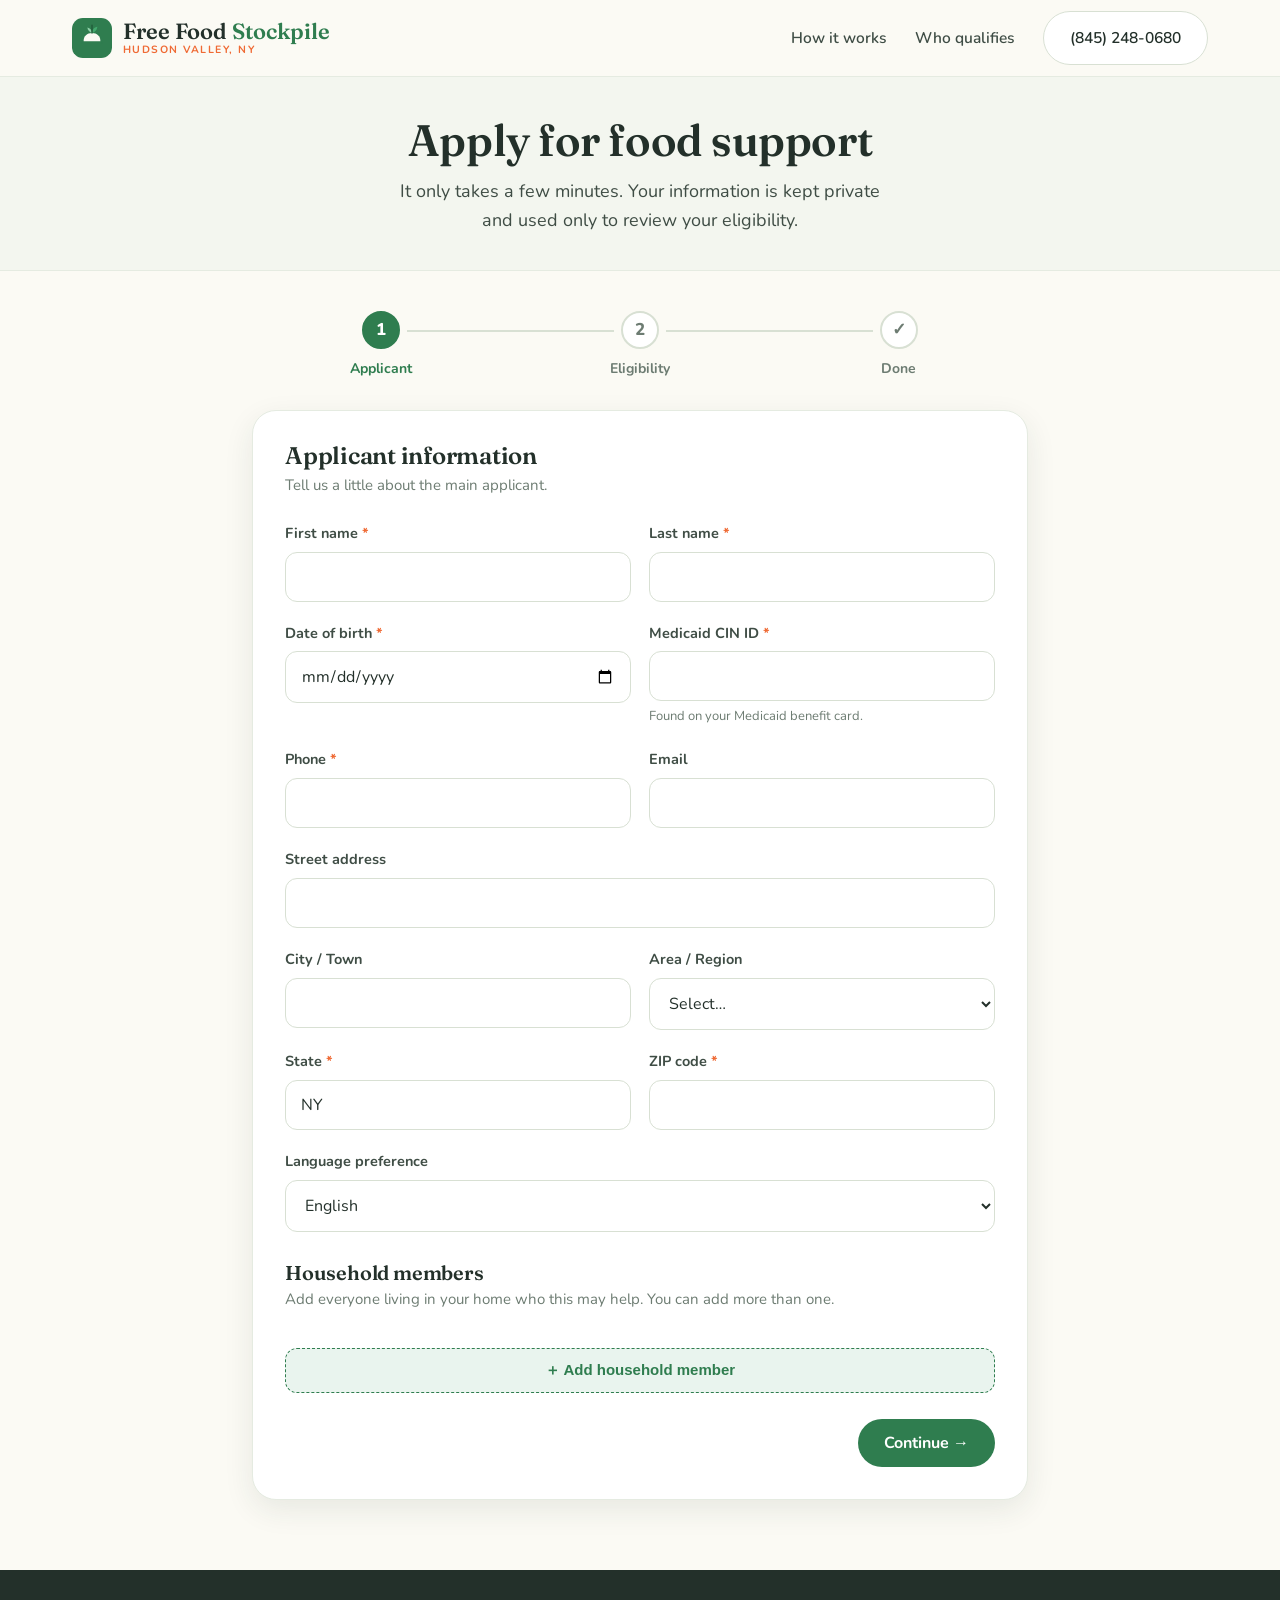
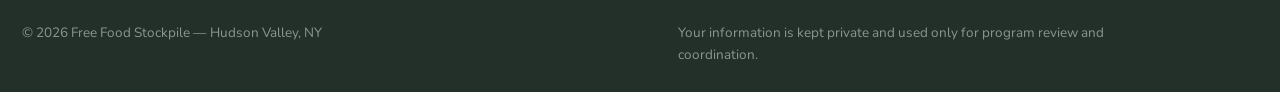
==== apply.html @ e14b1a80 "Free Food Stockpile: landing page + 2-step application form + AI food photos + QR Co-Authored-By: Cl" ====
<!DOCTYPE html>
<html lang="en">
<head>
<meta charset="utf-8">
<meta name="viewport" content="width=device-width, initial-scale=1">
<title>Apply — Free Food Stockpile</title>
<meta name="description" content="Apply for free groceries and ready-to-eat meal support with Free Food Stockpile. A short, secure application for approved individuals and families in Hudson Valley, NY.">
<meta name="robots" content="noindex">
<link rel="icon" href="data:image/svg+xml,<svg xmlns='http://www.w3.org/2000/svg' viewBox='0 0 100 100'><text y='.9em' font-size='88'>🥗</text></svg>">
<link rel="preconnect" href="https://fonts.googleapis.com">
<link rel="preconnect" href="https://fonts.gstatic.com" crossorigin>
<link href="https://fonts.googleapis.com/css2?family=Fraunces:opsz,wght@9..144,500;9..144,600;9..144,700&family=Nunito:wght@400;600;700;800&display=swap" rel="stylesheet">
<link rel="stylesheet" href="assets/site.css">
</head>
<body>

<header class="site-header">
  <div class="wrap hbar">
    <a class="brand" href="index.html" aria-label="Free Food Stockpile home">
      <svg class="logo" viewBox="0 0 48 48" fill="none" xmlns="http://www.w3.org/2000/svg" aria-hidden="true">
        <rect width="48" height="48" rx="13" fill="#2f7d4f"/>
        <path d="M14 27c0-5 4-9 10-9s10 4 10 9v1H14v-1z" fill="#fbfaf4"/>
        <path d="M24 18c0-4 2.6-7 6.5-7.5C30 15 27 17.5 24 18z" fill="#43a86e"/>
        <path d="M24 18c0-3.2-2.2-6-5.6-6.6C18.8 15 21.4 17 24 18z" fill="#8fd0a8"/>
        <path d="M24 8.5V18" stroke="#215a39" stroke-width="1.6" stroke-linecap="round"/>
        <path d="M13 30h22" stroke="#2f7d4f" stroke-width="2.4" stroke-linecap="round"/>
      </svg>
      <span class="name">Free Food <span>Stockpile</span><small>Hudson Valley, NY</small></span>
    </a>
    <nav class="nav">
      <a href="index.html#how">How it works</a>
      <a href="index.html#qualify">Who qualifies</a>
      <a href="tel:+18452480680" class="btn ghost">(845) 248-0680</a>
    </nav>
    <button class="menu-btn" id="menuBtn" aria-label="Menu">☰</button>
  </div>
</header>

<div class="form-hero">
  <div class="wrap">
    <h1>Apply for food support</h1>
    <p>It only takes a few minutes. Your information is kept private and used only to review your eligibility.</p>
  </div>
</div>

<div class="form-wrap">
  <div class="progress" id="progress">
    <div class="p active" data-step="1"><div class="c">1</div><div class="lbl">Applicant</div></div>
    <div class="p" data-step="2"><div class="c">2</div><div class="lbl">Eligibility</div></div>
    <div class="p" data-step="3"><div class="c">✓</div><div class="lbl">Done</div></div>
  </div>

  <form id="applyForm" class="card" novalidate>
    <!-- STEP 1 -->
    <section class="fstep" data-step="1">
      <h2 class="step-title">Applicant information</h2>
      <p class="step-sub">Tell us a little about the main applicant.</p>
      <div class="grid2">
        <div class="field"><label>First name <span class="req">*</span></label><input name="First Name" required></div>
        <div class="field"><label>Last name <span class="req">*</span></label><input name="Last Name" required></div>
        <div class="field"><label>Date of birth <span class="req">*</span></label><input type="date" name="Date of Birth" required></div>
        <div class="field"><label>Medicaid CIN ID <span class="req">*</span></label><input name="Medicaid CIN ID" required><div class="hint">Found on your Medicaid benefit card.</div></div>
        <div class="field"><label>Phone <span class="req">*</span></label><input type="tel" name="Phone" required></div>
        <div class="field"><label>Email</label><input type="email" name="Email"></div>
        <div class="field full"><label>Street address</label><input name="Street Address"></div>
        <div class="field"><label>City / Town</label><input name="City"></div>
        <div class="field"><label>Area / Region</label>
          <select name="Region">
            <option value="">Select…</option>
            <option>Hudson Valley</option><option>Monroe</option><option>Kiryas Joel</option>
            <option>Monsey</option><option>Rockland</option><option>Orange County</option>
            <option>Brooklyn</option><option>Other</option>
          </select></div>
        <div class="field"><label>State <span class="req">*</span></label><input name="State" value="NY" required></div>
        <div class="field"><label>ZIP code <span class="req">*</span></label><input name="ZIP Code" required></div>
        <div class="field full"><label>Language preference</label>
          <select name="Language Preference">
            <option>English</option><option>Yiddish</option><option>Spanish</option><option>Hebrew</option><option>Other</option>
          </select></div>
      </div>

      <h2 class="step-title" style="margin-top:28px;font-size:20px">Household members</h2>
      <p class="step-sub">Add everyone living in your home who this may help. You can add more than one.</p>
      <div id="hhList"></div>
      <button type="button" class="add-hh" id="addHh">＋ Add household member</button>

      <div class="form-nav">
        <span></span>
        <button type="button" class="btn" id="toStep2">Continue →</button>
      </div>
    </section>

    <!-- STEP 2 -->
    <section class="fstep hide" data-step="2">
      <h2 class="step-title">Eligibility &amp; needs</h2>
      <p class="step-sub">A few quick questions to see how we can help.</p>

      <div class="note-box">
        <svg viewBox="0 0 24 24" fill="none" stroke="currentColor" stroke-width="2"><circle cx="12" cy="12" r="9"/><path d="M12 8h.01M11 12h1v4h1" stroke-linecap="round" stroke-linejoin="round"/></svg>
        <span>You do not need to upload anything now. If a photo of your Medicaid card is needed, our team will help you with it when we contact you.</span>
      </div>

      <div class="field full"><label>Does anyone in your household have a serious or chronic health condition?</label>
        <select name="Chronic Condition in Household">
          <option value="">Select…</option>
          <option>Yes</option><option>No</option><option>Prefer not to say</option>
        </select>
        <div class="hint">Examples: Alzheimer's / dementia, renal (kidney) failure, COPD, HIV/AIDS, cancer, diabetes, a serious mental health condition, or a substance use disorder.</div>
      </div>
      <div class="field full"><label>If yes, please specify the condition(s)</label>
        <input name="Condition Details" placeholder="e.g. diabetes, heart condition…"></div>

      <div class="field full"><label>In the past 12 months, did you worry your food would run out before you had money for more? <span class="req">*</span></label>
        <select name="Food Insecurity" required>
          <option value="">Select…</option>
          <option>Often true</option><option>Sometimes true</option><option>Never true</option>
        </select>
        <div class="hint">An answer of "Never true" generally does not qualify for services.</div>
      </div>

      <div class="field full"><label>Are you currently receiving home-delivered meals through a NYS social services program? <span class="req">*</span></label>
        <select name="Currently Receiving Meals" required>
          <option value="">Select…</option>
          <option>No</option><option>Yes</option>
        </select>
      </div>

      <div class="field full"><label>Anything else we should know?</label>
        <textarea name="Notes" placeholder="Optional — tell us anything that helps us serve you better."></textarea></div>

      <div class="consent">
        <input type="checkbox" id="consent" name="Consent" value="I agree" required>
        <label for="consent">I confirm the information provided is accurate and complete to the best of my knowledge, and I consent to Free Food Stockpile using it for program enrollment and coordination. <span class="req">*</span></label>
      </div>

      <!-- FormSubmit config -->
      <input type="hidden" name="_subject" value="New Free Food Stockpile application">
      <input type="hidden" name="_template" value="table">
      <input type="hidden" name="_captcha" value="false">

      <div class="form-nav">
        <button type="button" class="btn ghost" id="backStep1">← Back</button>
        <button type="submit" class="btn warm" id="submitBtn">Submit application ✓</button>
      </div>
    </section>

    <!-- SUCCESS -->
    <section class="fstep hide" data-step="3">
      <div class="success">
        <div class="ic"><svg viewBox="0 0 24 24" fill="none" stroke="currentColor" stroke-width="2.2"><path d="M20 6 9 17l-5-5" stroke-linecap="round" stroke-linejoin="round"/></svg></div>
        <h2>Application received!</h2>
        <p>Thank you. Our local team will review your information and reach out to you soon to arrange your
          free food and meal support. If you have questions, call or text us at <a href="tel:+18452480680">(845) 248-0680</a>.</p>
        <p style="margin-top:20px"><a href="index.html" class="btn">Back to home</a></p>
      </div>
    </section>
  </form>
</div>

<footer class="foot">
  <div class="wrap foot-bot" style="border:0;margin:0;padding-top:0">
    <span>© <span id="yr">2026</span> Free Food Stockpile — Hudson Valley, NY</span>
    <span class="disc">Your information is kept private and used only for program review and coordination.</span>
  </div>
</footer>

<script>window.FFS_FORM_EMAIL = "millerkjhs@gmail.com";</script>
<script src="assets/site.js"></script>
</body>
</html>
---- assets/site.css ----
/* Free Food Stockpile */
:root{
  --green:#2f7d4f; --green-d:#215a39; --green-l:#e9f4ee; --leaf:#43a86e;
  --warm:#ef6a34; --warm-d:#d4551f; --warm-l:#fdefe7;
  --ink:#23302a; --ink-soft:#3f4d45; --muted:#6d7c72;
  --cream:#fbfaf4; --paper:#f3f6ef; --line:#e5ebe1; --line-2:#d8e0d3;
  --shadow:0 10px 30px rgba(30,60,40,.09); --shadow-lg:0 24px 60px rgba(30,60,40,.15);
  --r:16px; --r-lg:24px; --wrap:1180px;
  --serif:'Fraunces',Georgia,serif; --sans:'Nunito',-apple-system,BlinkMacSystemFont,'Segoe UI',sans-serif;
}
*{box-sizing:border-box}
html{scroll-behavior:smooth}
html,body{overflow-x:hidden;max-width:100%}
body{margin:0;background:var(--cream);color:var(--ink);font-family:var(--sans);font-size:17px;line-height:1.65;-webkit-font-smoothing:antialiased}
img{max-width:100%;display:block}
a{color:var(--green);text-decoration:none}
h1,h2,h3{font-family:var(--serif);font-weight:600;line-height:1.08;margin:0;color:var(--ink);letter-spacing:-.01em}
.wrap{max-width:var(--wrap);margin:0 auto;padding:0 22px}
.green{color:var(--green)} .warm{color:var(--warm)}

/* buttons */
.btn{display:inline-flex;align-items:center;gap:9px;background:var(--green);color:#fff;font-family:var(--sans);font-weight:700;
  font-size:16px;padding:13px 26px;border-radius:100px;border:none;cursor:pointer;transition:transform .16s,box-shadow .16s,background .16s;white-space:nowrap}
.btn:hover{background:var(--green-d);transform:translateY(-2px);box-shadow:0 10px 24px rgba(47,125,79,.28);color:#fff}
.btn.warm{background:var(--warm)} .btn.warm:hover{background:var(--warm-d);box-shadow:0 10px 24px rgba(239,106,52,.3)}
.btn.ghost{background:#fff;color:var(--ink);border:1.5px solid var(--line-2)}
.btn.ghost:hover{border-color:var(--green);color:var(--green);box-shadow:none;background:#fff}
.btn.lg{padding:16px 34px;font-size:18px}

/* header */
.site-header{position:sticky;top:0;z-index:60;background:rgba(251,250,244,.9);backdrop-filter:blur(12px);border-bottom:1px solid var(--line)}
.hbar{display:flex;align-items:center;justify-content:space-between;height:76px;gap:16px}
.brand{display:flex;align-items:center;gap:11px}
.brand .logo{width:40px;height:40px;flex:none}
.brand .name{font-family:var(--serif);font-weight:600;font-size:22px;color:var(--ink);line-height:1}
.brand .name span{color:var(--green)}
.brand .name small{display:block;font-family:var(--sans);font-weight:700;font-size:10.5px;letter-spacing:.14em;text-transform:uppercase;color:var(--warm);margin-top:3px}
.nav{display:flex;align-items:center;gap:28px}
.nav a{font-weight:600;color:var(--ink-soft);font-size:15.5px}
.nav a:hover{color:var(--green)}
.nav a.btn{color:#fff}
.nav a.btn.ghost{color:var(--ink)}
.nav a.btn.ghost:hover{color:var(--green)}
.menu-btn{display:none;background:none;border:none;font-size:25px;cursor:pointer;color:var(--ink)}

/* hero */
.hero{position:relative;overflow:hidden;background:
  radial-gradient(1100px 460px at 88% -8%,var(--green-l) 0,transparent 62%),
  radial-gradient(760px 420px at -4% 118%,var(--warm-l) 0,transparent 58%),var(--cream)}
.hero-in{display:grid;grid-template-columns:1.02fr .98fr;gap:44px;align-items:center;padding:62px 0 70px}
.eyebrow{display:inline-flex;align-items:center;gap:8px;background:#fff;border:1px solid var(--line-2);color:var(--green);
  font-weight:700;font-size:13.5px;padding:7px 15px;border-radius:100px;box-shadow:var(--shadow);margin-bottom:18px}
.eyebrow .dot{width:8px;height:8px;border-radius:50%;background:var(--leaf)}
.hero h1{font-size:clamp(38px,5.4vw,60px)}
.hero h1 em{font-style:normal;color:var(--green)}
.hero p.lead{font-size:19.5px;color:var(--ink-soft);max-width:32em;margin:20px 0 28px}
.hero-cta{display:flex;gap:14px;flex-wrap:wrap;align-items:center}
.hero-trust{display:flex;gap:22px;margin-top:30px;flex-wrap:wrap}
.hero-trust .t{display:flex;align-items:center;gap:9px;font-weight:700;color:var(--ink-soft);font-size:15px}
.hero-trust .t svg{width:20px;height:20px;color:var(--green);flex:none}
.hero-art{position:relative}
.hero-art .photo{border-radius:var(--r-lg);box-shadow:var(--shadow-lg);border:7px solid #fff;width:100%;aspect-ratio:3/2.15;object-fit:cover}
.hero-art .badge{position:absolute;left:-18px;bottom:26px;background:#fff;border-radius:var(--r);box-shadow:var(--shadow-lg);
  padding:14px 18px;display:flex;align-items:center;gap:12px;max-width:250px}
.hero-art .badge .ic{width:44px;height:44px;border-radius:12px;background:var(--warm-l);display:grid;place-items:center;flex:none}
.hero-art .badge .ic svg{width:24px;height:24px;color:var(--warm)}
.hero-art .badge b{font-family:var(--serif);font-size:16px;display:block;line-height:1.15}
.hero-art .badge span{font-size:13px;color:var(--muted)}

/* strip */
.strip{background:var(--green);color:#fff}
.strip-in{display:flex;flex-wrap:wrap;justify-content:center;gap:14px 38px;padding:18px 0}
.strip .s{display:flex;align-items:center;gap:10px;font-weight:700;font-size:15.5px}
.strip .s svg{width:20px;height:20px;opacity:.9}
.strip .sep{opacity:.4}

/* sections */
.section{padding:78px 0}
.section.paper{background:var(--paper)}
.sec-head{text-align:center;max-width:660px;margin:0 auto 48px}
.sec-head .eyebrow{margin-bottom:14px}
.sec-head h2{font-size:clamp(30px,3.7vw,44px)}
.sec-head p{color:var(--ink-soft);font-size:18px;margin:14px 0 0}

/* how it works */
.steps{display:grid;grid-template-columns:repeat(3,1fr);gap:24px}
.step{background:#fff;border:1px solid var(--line);border-radius:var(--r-lg);padding:32px 26px;position:relative}
.step .num{position:absolute;top:-16px;left:26px;width:44px;height:44px;border-radius:50%;background:var(--warm);color:#fff;
  font-family:var(--serif);font-weight:600;font-size:20px;display:grid;place-items:center;box-shadow:var(--shadow)}
.step .ic{width:56px;height:56px;border-radius:15px;background:var(--green-l);display:grid;place-items:center;margin:14px 0 16px}
.step .ic svg{width:30px;height:30px;color:var(--green)}
.step h3{font-size:22px;margin-bottom:8px}
.step p{color:var(--ink-soft);font-size:16px;margin:0}

/* features grid */
.feat{display:grid;grid-template-columns:repeat(4,1fr);gap:20px}
.feat .f{background:#fff;border:1px solid var(--line);border-radius:var(--r);padding:24px 22px;text-align:left}
.feat .f .ic{width:50px;height:50px;border-radius:13px;background:var(--warm-l);display:grid;place-items:center;margin-bottom:14px}
.feat .f .ic svg{width:26px;height:26px;color:var(--warm)}
.feat .f h3{font-size:19px;margin-bottom:6px}
.feat .f p{color:var(--muted);font-size:15px;margin:0}

/* qualify split */
.split{display:grid;grid-template-columns:1fr 1fr;gap:52px;align-items:center}
.split.reverse .split-art{order:-1}
.split-art img{border-radius:var(--r-lg);box-shadow:var(--shadow-lg);border:7px solid #fff;width:100%;aspect-ratio:4/3;object-fit:cover}
.split h2{font-size:clamp(28px,3.4vw,40px);margin-bottom:16px}
.split p{color:var(--ink-soft);margin:0 0 16px}
.checklist{list-style:none;padding:0;margin:22px 0 0;display:grid;gap:12px}
.checklist li{display:flex;align-items:flex-start;gap:12px;font-weight:600;color:var(--ink-soft)}
.checklist li svg{width:24px;height:24px;color:var(--green);flex:none;margin-top:1px}
.need-card{background:var(--green-l);border:1px solid var(--line-2);border-radius:var(--r);padding:22px 24px;margin-top:26px}
.need-card b{font-family:var(--serif);font-size:17px}
.need-card .pills{display:flex;flex-wrap:wrap;gap:8px;margin-top:12px}
.need-card .pill{background:#fff;border:1px solid var(--line-2);border-radius:100px;padding:7px 14px;font-size:14px;font-weight:700;color:var(--ink-soft)}

/* apply CTA band w/ QR */
.applyband{background:
  radial-gradient(600px 260px at 15% -30%,rgba(255,255,255,.16),transparent 60%),
  linear-gradient(135deg,var(--green) 0%,var(--green-d) 100%);color:#fff}
.applyband-in{display:grid;grid-template-columns:1.4fr .9fr;gap:40px;align-items:center;padding:56px 0}
.applyband h2{color:#fff;font-size:clamp(28px,3.6vw,42px)}
.applyband p{color:rgba(255,255,255,.9);font-size:18px;margin:14px 0 26px;max-width:30em}
.applyband .btn.ghost{background:#fff;color:var(--green)}
.qr-card{background:#fff;border-radius:var(--r-lg);padding:22px;text-align:center;color:var(--ink);box-shadow:var(--shadow-lg);max-width:250px;justify-self:end}
.qr-card img{width:180px;height:180px;margin:0 auto}
.qr-card b{font-family:var(--serif);display:block;margin-top:12px;font-size:17px}
.qr-card span{font-size:13.5px;color:var(--muted)}

/* contact */
.contact-in{display:grid;grid-template-columns:1fr 1fr;gap:44px;align-items:center}
.contact-list{display:grid;gap:16px;margin-top:22px}
.contact-list a,.contact-list div{display:flex;align-items:center;gap:14px;font-weight:700;color:var(--ink);font-size:17px}
.contact-list .ic{width:46px;height:46px;border-radius:12px;background:var(--green-l);display:grid;place-items:center;flex:none}
.contact-list .ic svg{width:22px;height:22px;color:var(--green)}
.contact-list small{display:block;font-weight:600;color:var(--muted);font-size:13.5px}

/* footer */
.foot{background:var(--ink);color:#cdd6cf;padding:52px 0 26px}
.foot-in{display:grid;grid-template-columns:1.5fr 1fr 1fr;gap:36px}
.foot .brand .name{color:#fff}.foot .brand .name span{color:var(--leaf)}
.foot p{color:#a7b3aa;font-size:15px;max-width:28em;margin:16px 0 0}
.foot h4{font-family:var(--serif);color:#fff;font-size:17px;margin:0 0 12px}
.foot a{display:block;color:#b8c2ba;padding:5px 0;font-size:15px}
.foot a:hover{color:var(--leaf)}
.foot-bot{border-top:1px solid rgba(255,255,255,.12);margin-top:40px;padding-top:20px;display:flex;justify-content:space-between;
  flex-wrap:wrap;gap:8px;color:#8b968d;font-size:13.5px}
.foot-bot .disc{max-width:60ch}

/* ===== apply form ===== */
.form-hero{background:var(--paper);border-bottom:1px solid var(--line);padding:40px 0 34px;text-align:center}
.form-hero h1{font-size:clamp(30px,4vw,44px)}
.form-hero p{color:var(--ink-soft);font-size:18px;max-width:44ch;margin:12px auto 0}
.form-wrap{max-width:820px;margin:0 auto;padding:40px 22px 70px}
.progress{display:flex;align-items:center;gap:0;margin-bottom:30px}
.progress .p{flex:1;text-align:center;position:relative}
.progress .p .c{width:38px;height:38px;border-radius:50%;background:#fff;border:2px solid var(--line-2);color:var(--muted);
  font-weight:800;display:grid;place-items:center;margin:0 auto 8px;position:relative;z-index:2;transition:.2s}
.progress .p.active .c,.progress .p.done .c{background:var(--green);border-color:var(--green);color:#fff}
.progress .p .lbl{font-weight:700;font-size:14px;color:var(--muted)}
.progress .p.active .lbl,.progress .p.done .lbl{color:var(--green)}
.progress .p:not(:last-child):after{content:"";position:absolute;top:19px;left:60%;right:-40%;height:2px;background:var(--line-2);z-index:1}
.progress .p.done:not(:last-child):after{background:var(--green)}
.card{background:#fff;border:1px solid var(--line);border-radius:var(--r-lg);box-shadow:var(--shadow);padding:32px}
.step-title{font-family:var(--serif);font-size:24px;margin:0 0 4px}
.step-sub{color:var(--muted);font-size:15px;margin:0 0 24px}
.grid2{display:grid;grid-template-columns:1fr 1fr;gap:18px}
.field{margin-bottom:2px}
.field.full{grid-column:1/-1}
.field label{display:block;font-weight:700;font-size:14.5px;color:var(--ink-soft);margin-bottom:6px}
.field label .req{color:var(--warm)}
.field input,.field select,.field textarea{width:100%;padding:13px 15px;border:1.5px solid var(--line-2);border-radius:12px;
  font-family:var(--sans);font-size:16px;background:#fff;color:var(--ink);transition:border-color .15s}
.field input:focus,.field select:focus,.field textarea:focus{outline:none;border-color:var(--green);box-shadow:0 0 0 3px var(--green-l)}
.field textarea{min-height:110px;resize:vertical}
.field .hint{font-size:13px;color:var(--muted);margin-top:5px}
.hh-member{border:1px dashed var(--line-2);border-radius:12px;padding:16px;margin-top:12px;position:relative;background:var(--paper)}
.hh-member .rm{position:absolute;top:10px;right:12px;background:none;border:none;color:var(--warm);font-weight:800;cursor:pointer;font-size:13px}
.add-hh{background:var(--green-l);border:1.5px dashed var(--green);color:var(--green);font-weight:800;border-radius:12px;
  padding:12px;width:100%;cursor:pointer;margin-top:12px;font-size:15px}
.add-hh:hover{background:#dcefe3}
.consent{display:flex;gap:12px;align-items:flex-start;background:var(--green-l);border:1px solid var(--line-2);border-radius:12px;padding:16px;margin-top:8px}
.consent input{width:20px;height:20px;margin-top:3px;flex:none;accent-color:var(--green)}
.consent label{font-size:14.5px;color:var(--ink-soft);font-weight:600}
.form-nav{display:flex;justify-content:space-between;gap:12px;margin-top:26px}
.note-box{background:var(--warm-l);border:1px solid #f6d6c5;border-radius:12px;padding:14px 16px;font-size:14.5px;color:var(--ink-soft);margin-bottom:22px;display:flex;gap:10px}
.note-box svg{width:20px;height:20px;color:var(--warm);flex:none;margin-top:1px}
.success{text-align:center;padding:30px 10px}
.success .ic{width:76px;height:76px;border-radius:50%;background:var(--green-l);display:grid;place-items:center;margin:0 auto 18px}
.success .ic svg{width:42px;height:42px;color:var(--green)}
.success h2{font-size:28px;margin-bottom:10px}
.success p{color:var(--ink-soft);max-width:40ch;margin:0 auto}
.hide{display:none!important}

/* responsive */
@media(max-width:980px){
  .hero-in,.split,.contact-in,.applyband-in{grid-template-columns:1fr}
  .split.reverse .split-art{order:0}
  .steps{grid-template-columns:1fr;gap:30px}
  .feat{grid-template-columns:1fr 1fr}
  .hero-art{margin-top:8px}
  .qr-card{justify-self:start}
  .foot-in{grid-template-columns:1fr;gap:24px}
}
@media(max-width:640px){
  .nav{display:none}.menu-btn{display:block}
  .feat{grid-template-columns:1fr}
  .grid2{grid-template-columns:1fr}
  .card{padding:22px}
  .progress .p .lbl{font-size:12px}
}
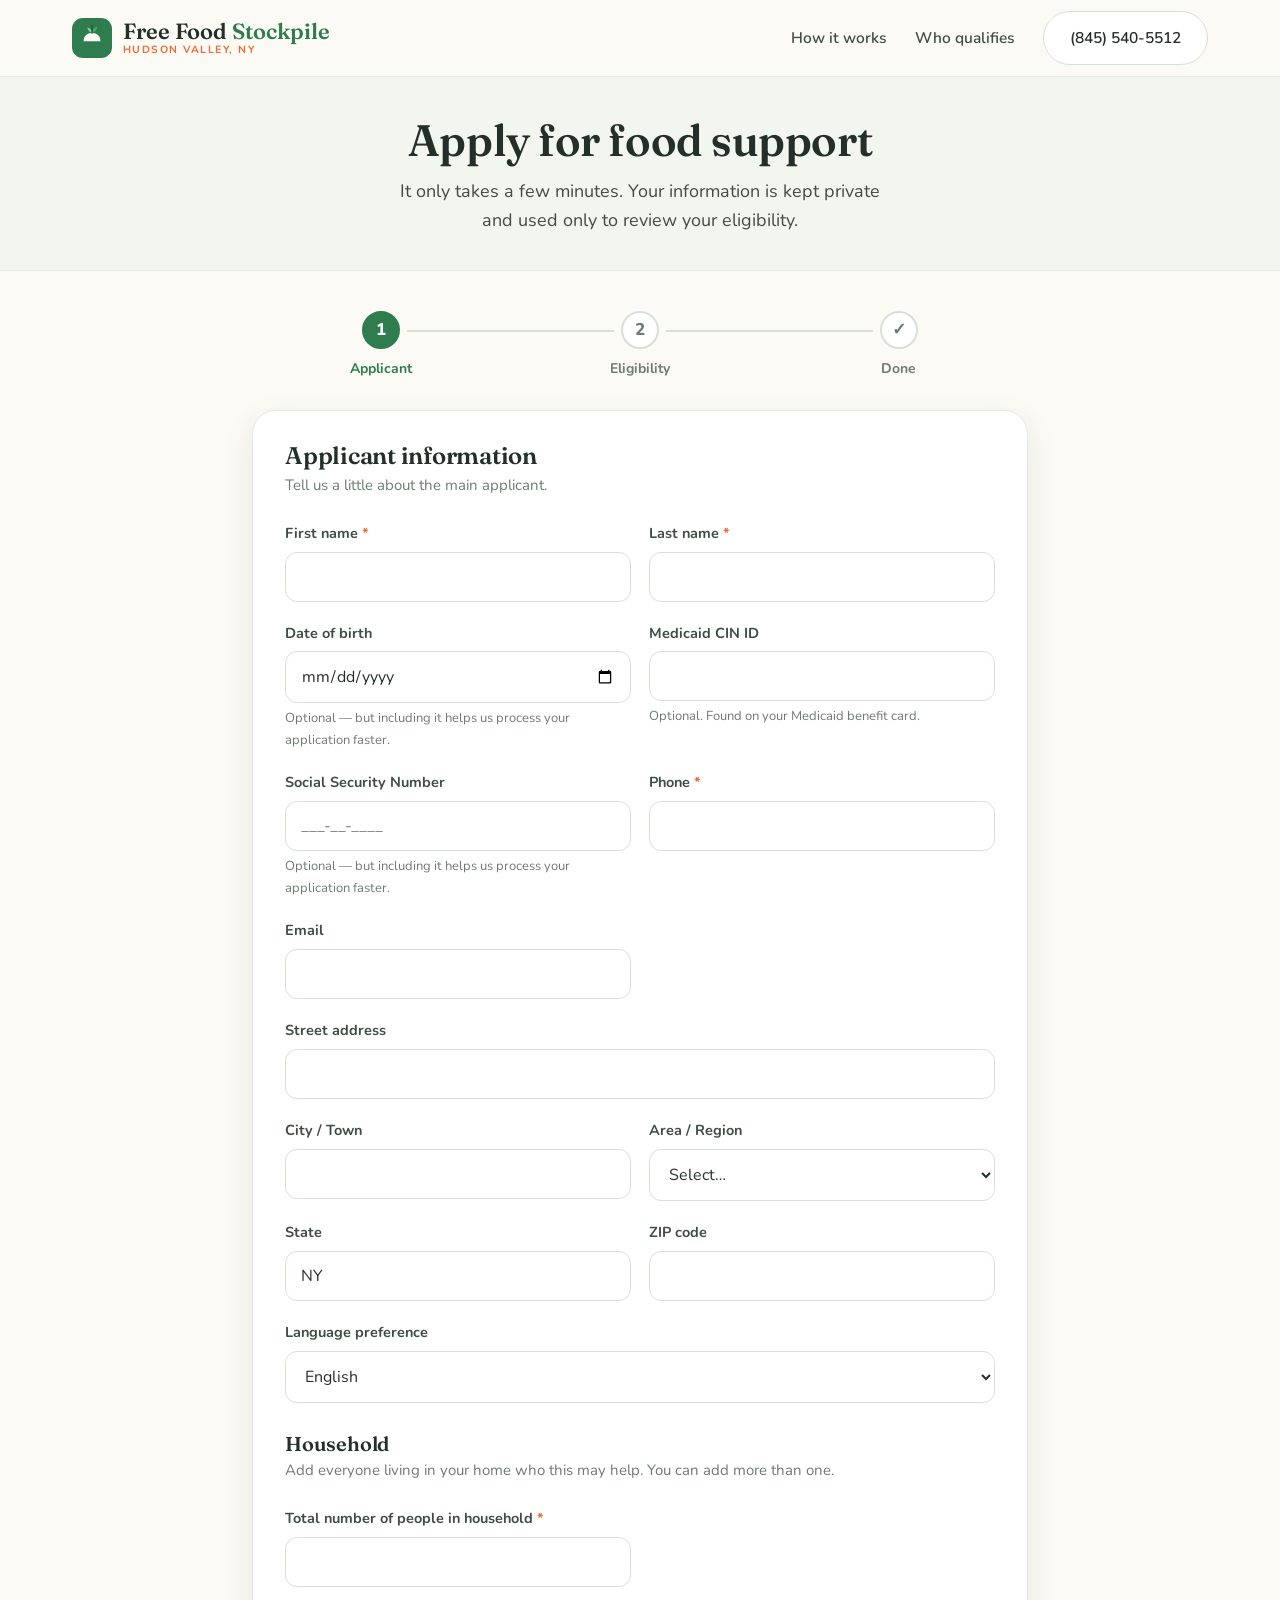
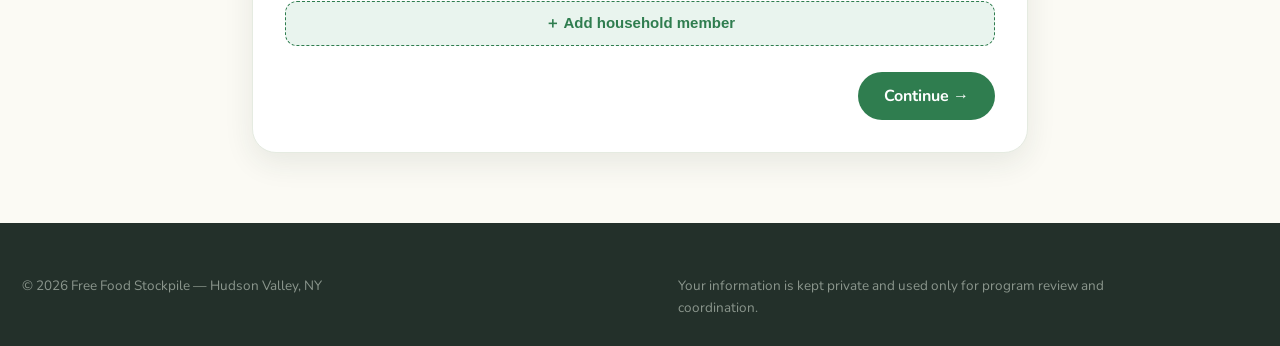
==== commit 640260e1: "Client round: optional DOB/SSN/CIN/State/ZIP with helper text, household total + member fixes, Medic" ====
--- a/apply.html
+++ b/apply.html
@@ -30,7 +30,7 @@
     <nav class="nav">
       <a href="index.html#how">How it works</a>
       <a href="index.html#qualify">Who qualifies</a>
-      <a href="tel:+18452480680" class="btn ghost">(845) 248-0680</a>
+      <a href="tel:+18455405512" class="btn ghost">(845) 540-5512</a>
     </nav>
     <button class="menu-btn" id="menuBtn" aria-label="Menu">☰</button>
   </div>
@@ -58,8 +58,9 @@
       <div class="grid2">
         <div class="field"><label>First name <span class="req">*</span></label><input name="First Name" required></div>
         <div class="field"><label>Last name <span class="req">*</span></label><input name="Last Name" required></div>
-        <div class="field"><label>Date of birth <span class="req">*</span></label><input type="date" name="Date of Birth" required></div>
-        <div class="field"><label>Medicaid CIN ID <span class="req">*</span></label><input name="Medicaid CIN ID" required><div class="hint">Found on your Medicaid benefit card.</div></div>
+        <div class="field"><label>Date of birth</label><input type="date" name="Date of Birth"><div class="hint">Optional — but including it helps us process your application faster.</div></div>
+        <div class="field"><label>Medicaid CIN ID</label><input name="Medicaid CIN ID"><div class="hint">Optional. Found on your Medicaid benefit card.</div></div>
+        <div class="field"><label>Social Security Number</label><input name="Social Security Number" inputmode="numeric" autocomplete="off" placeholder="___-__-____"><div class="hint">Optional — but including it helps us process your application faster.</div></div>
         <div class="field"><label>Phone <span class="req">*</span></label><input type="tel" name="Phone" required></div>
         <div class="field"><label>Email</label><input type="email" name="Email"></div>
         <div class="field full"><label>Street address</label><input name="Street Address"></div>
@@ -71,16 +72,19 @@
             <option>Monsey</option><option>Rockland</option><option>Orange County</option>
             <option>Brooklyn</option><option>Other</option>
           </select></div>
-        <div class="field"><label>State <span class="req">*</span></label><input name="State" value="NY" required></div>
-        <div class="field"><label>ZIP code <span class="req">*</span></label><input name="ZIP Code" required></div>
+        <div class="field"><label>State</label><input name="State" value="NY"></div>
+        <div class="field"><label>ZIP code</label><input name="ZIP Code"></div>
         <div class="field full"><label>Language preference</label>
           <select name="Language Preference">
             <option>English</option><option>Yiddish</option><option>Spanish</option><option>Hebrew</option><option>Other</option>
           </select></div>
       </div>
 
-      <h2 class="step-title" style="margin-top:28px;font-size:20px">Household members</h2>
+      <h2 class="step-title" style="margin-top:28px;font-size:20px">Household</h2>
       <p class="step-sub">Add everyone living in your home who this may help. You can add more than one.</p>
+      <div class="grid2">
+        <div class="field"><label>Total number of people in household <span class="req">*</span></label><input type="number" name="Total Household Members" min="1" max="30" inputmode="numeric" required></div>
+      </div>
       <div id="hhList"></div>
       <button type="button" class="add-hh" id="addHh">＋ Add household member</button>
 
@@ -97,7 +101,7 @@
 
       <div class="note-box">
         <svg viewBox="0 0 24 24" fill="none" stroke="currentColor" stroke-width="2"><circle cx="12" cy="12" r="9"/><path d="M12 8h.01M11 12h1v4h1" stroke-linecap="round" stroke-linejoin="round"/></svg>
-        <span>You do not need to upload anything now. If a photo of your Medicaid card is needed, our team will help you with it when we contact you.</span>
+        <span>Nothing here is a test you can fail — these questions just help our team serve you better.</span>
       </div>
 
       <div class="field full"><label>Does anyone in your household have a serious or chronic health condition?</label>
@@ -110,19 +114,10 @@
       <div class="field full"><label>If yes, please specify the condition(s)</label>
         <input name="Condition Details" placeholder="e.g. diabetes, heart condition…"></div>
 
-      <div class="field full"><label>In the past 12 months, did you worry your food would run out before you had money for more? <span class="req">*</span></label>
-        <select name="Food Insecurity" required>
-          <option value="">Select…</option>
-          <option>Often true</option><option>Sometimes true</option><option>Never true</option>
-        </select>
-        <div class="hint">An answer of "Never true" generally does not qualify for services.</div>
-      </div>
-
-      <div class="field full"><label>Are you currently receiving home-delivered meals through a NYS social services program? <span class="req">*</span></label>
-        <select name="Currently Receiving Meals" required>
-          <option value="">Select…</option>
-          <option>No</option><option>Yes</option>
-        </select>
+      <div class="field full"><label>Photo of your Medicaid card <span style="font-weight:400;color:#7a8577">(optional)</span></label>
+        <input type="file" id="medicaidCard" name="attachment" accept="image/png,image/jpeg,application/pdf">
+        <div class="hint">If it's handy, a photo or PDF of your Medicaid card helps us process your application faster — but you can always send it later. Max 10&nbsp;MB.</div>
+        <div class="hint" id="fileError" style="color:#e0523a;display:none">That file is over 10&nbsp;MB — please choose a smaller photo, or skip it and we'll help you later.</div>
       </div>
 
       <div class="field full"><label>Anything else we should know?</label>
@@ -130,7 +125,7 @@
 
       <div class="consent">
         <input type="checkbox" id="consent" name="Consent" value="I agree" required>
-        <label for="consent">I confirm the information provided is accurate and complete to the best of my knowledge, and I consent to Free Food Stockpile using it for program enrollment and coordination. <span class="req">*</span></label>
+        <label for="consent">I agree to be contacted about these services and consent to Free Food Stockpile sharing the information I provide with a contracted Social Care Network partner to coordinate services. I understand this is voluntary, free, will not affect my Medicaid benefits, and is not an application for government benefits. <span class="req">*</span></label>
       </div>
 
       <!-- FormSubmit config -->
@@ -149,8 +144,9 @@
       <div class="success">
         <div class="ic"><svg viewBox="0 0 24 24" fill="none" stroke="currentColor" stroke-width="2.2"><path d="M20 6 9 17l-5-5" stroke-linecap="round" stroke-linejoin="round"/></svg></div>
         <h2>Application received!</h2>
-        <p>Thank you. Our local team will review your information and reach out to you soon to arrange your
-          free food and meal support. If you have questions, call or text us at <a href="tel:+18452480680">(845) 248-0680</a>.</p>
+        <p>Thank you — we'll take it from here. Our team reviews every application personally and will reach
+          out if we need anything else. We're here to help you get approved. Questions in the meantime?
+          Call or text us at <a href="tel:+18455405512">(845) 540-5512</a>.</p>
         <p style="margin-top:20px"><a href="index.html" class="btn">Back to home</a></p>
       </div>
     </section>
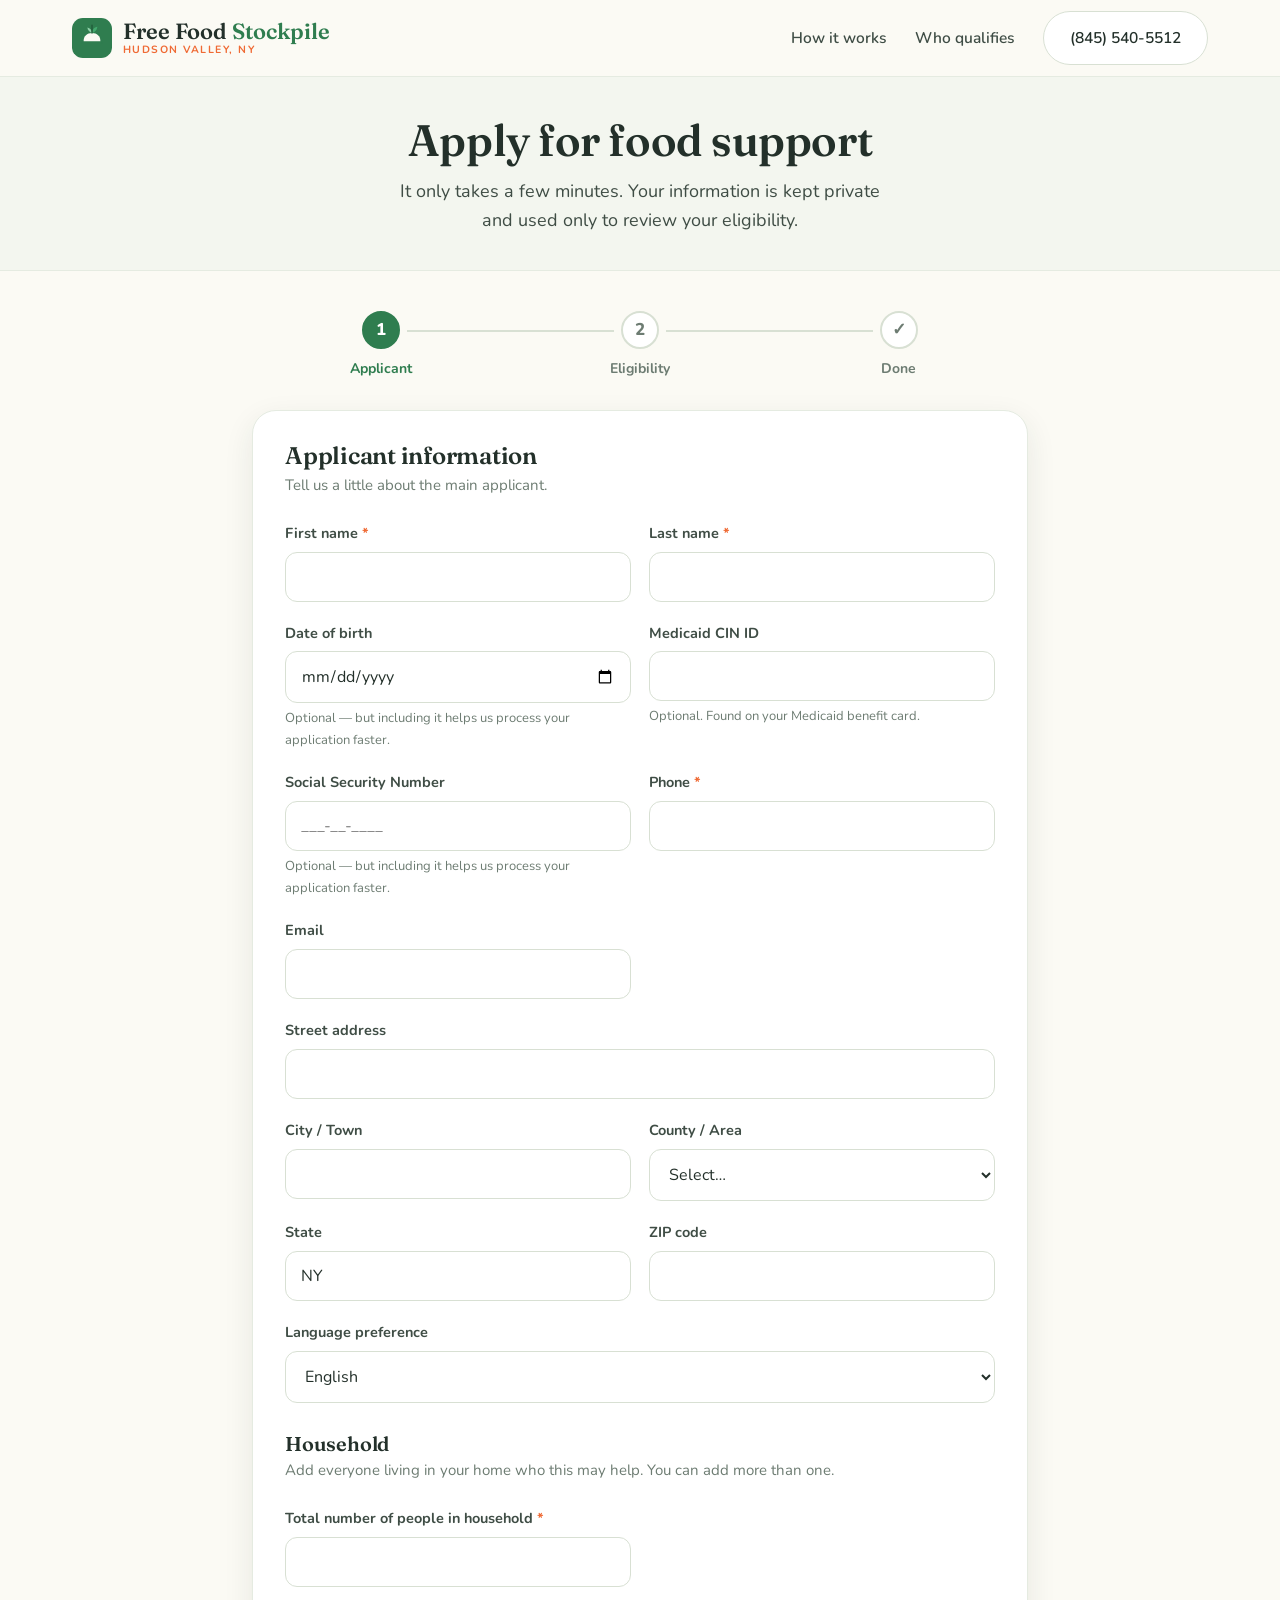
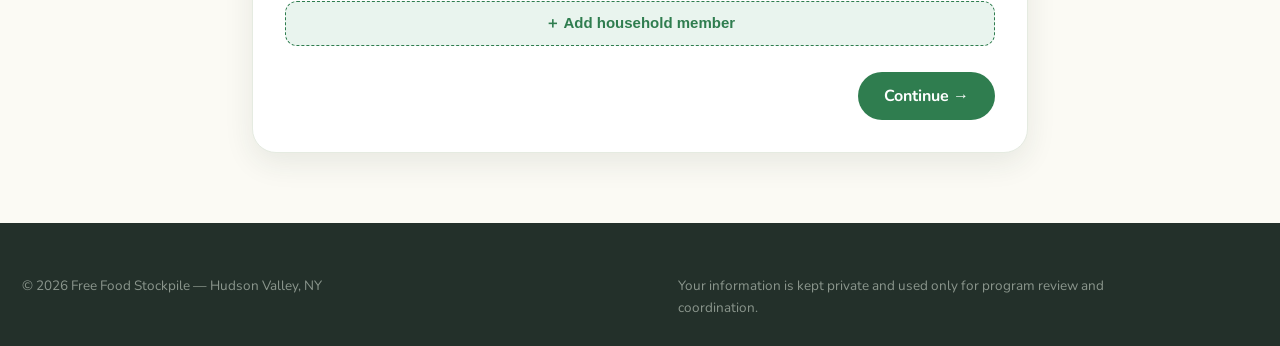
==== commit 2aa14b19: "Region dropdown: ten Hudson Valley counties (Orange-first per client map) + Brooklyn + Other Co-Auth" ====
--- a/apply.html
+++ b/apply.html
@@ -65,12 +65,21 @@
         <div class="field"><label>Email</label><input type="email" name="Email"></div>
         <div class="field full"><label>Street address</label><input name="Street Address"></div>
         <div class="field"><label>City / Town</label><input name="City"></div>
-        <div class="field"><label>Area / Region</label>
+        <div class="field"><label>County / Area</label>
           <select name="Region">
             <option value="">Select…</option>
-            <option>Hudson Valley</option><option>Monroe</option><option>Kiryas Joel</option>
-            <option>Monsey</option><option>Rockland</option><option>Orange County</option>
-            <option>Brooklyn</option><option>Other</option>
+            <option>Orange County</option>
+            <option>Rockland County</option>
+            <option>Ulster County</option>
+            <option>Dutchess County</option>
+            <option>Putnam County</option>
+            <option>Westchester County</option>
+            <option>Greene County</option>
+            <option>Columbia County</option>
+            <option>Albany County</option>
+            <option>Rensselaer County</option>
+            <option>Brooklyn</option>
+            <option>Other</option>
           </select></div>
         <div class="field"><label>State</label><input name="State" value="NY"></div>
         <div class="field"><label>ZIP code</label><input name="ZIP Code"></div>
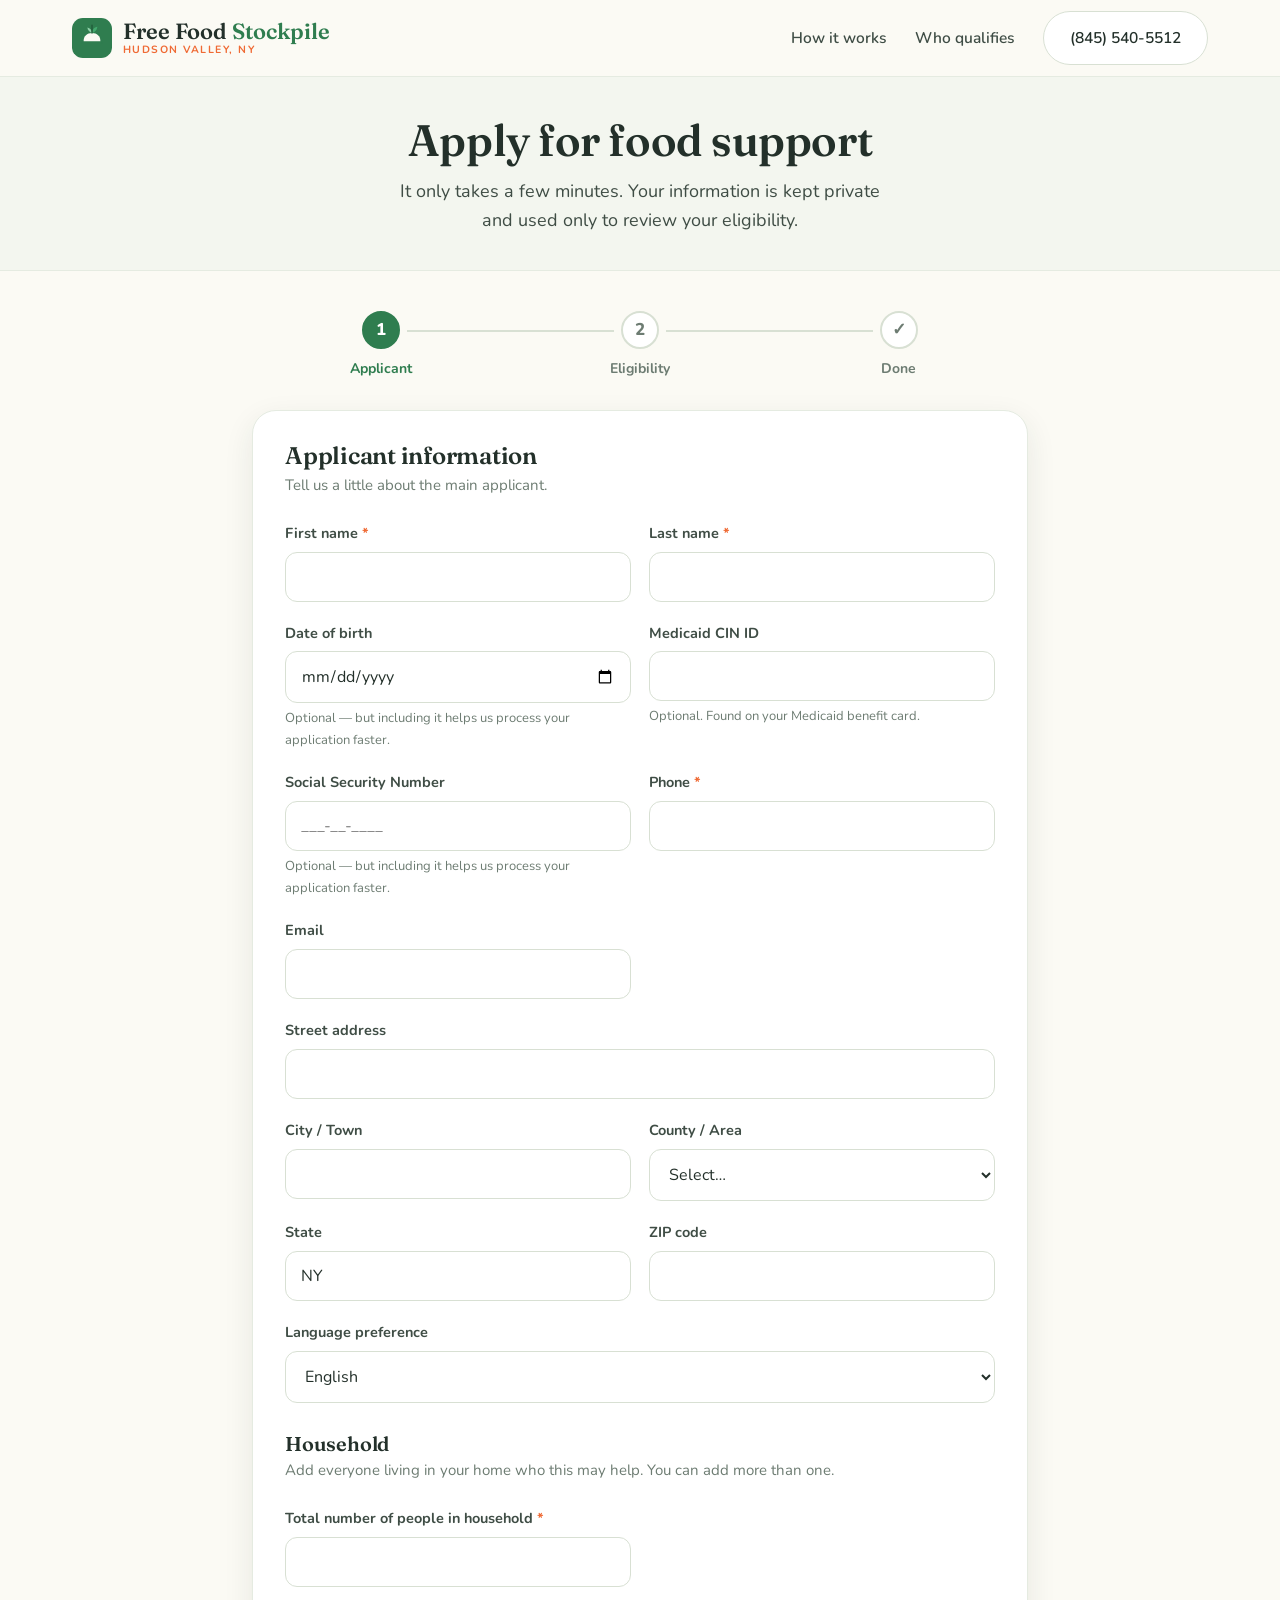
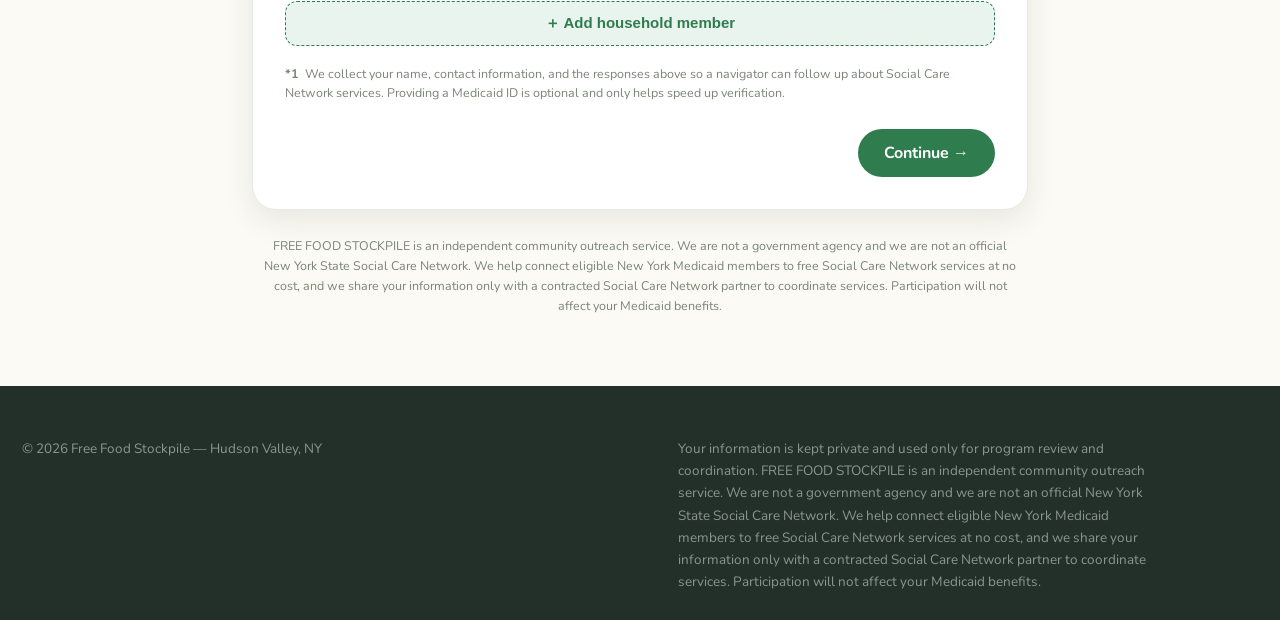
==== commit f69b25b9: "Client updates: *1 data-collection note on both application steps, independence disclaimer (applicat" ====
--- a/apply.html
+++ b/apply.html
@@ -97,6 +97,7 @@
       <div id="hhList"></div>
       <button type="button" class="add-hh" id="addHh">＋ Add household member</button>
 
+      <p class="collect-note" style="margin-top:18px;font-size:12.5px;line-height:1.55;color:#7a8577"><b>*1</b>&nbsp; We collect your name, contact information, and the responses above so a navigator can follow up about Social Care Network services. Providing a Medicaid ID is optional and only helps speed up verification.</p>
       <div class="form-nav">
         <span></span>
         <button type="button" class="btn" id="toStep2">Continue →</button>
@@ -142,6 +143,7 @@
       <input type="hidden" name="_template" value="table">
       <input type="hidden" name="_captcha" value="false">
 
+      <p class="collect-note" style="margin-top:18px;font-size:12.5px;line-height:1.55;color:#7a8577"><b>*1</b>&nbsp; We collect your name, contact information, and the responses above so a navigator can follow up about Social Care Network services. Providing a Medicaid ID is optional and only helps speed up verification.</p>
       <div class="form-nav">
         <button type="button" class="btn ghost" id="backStep1">← Back</button>
         <button type="submit" class="btn warm" id="submitBtn">Submit application ✓</button>
@@ -155,17 +157,18 @@
         <h2>Application received!</h2>
         <p>Thank you — we'll take it from here. Our team reviews every application personally and will reach
           out if we need anything else. We're here to help you get approved. Questions in the meantime?
-          Call or text us at <a href="tel:+18455405512">(845) 540-5512</a>.</p>
+          Call us at <a href="tel:+18455405512">(845) 540-5512</a>.</p>
         <p style="margin-top:20px"><a href="index.html" class="btn">Back to home</a></p>
       </div>
     </section>
   </form>
+  <p class="site-disclaimer" style="max-width:760px;margin:26px auto 0;font-size:12.5px;line-height:1.6;color:#7a8577;text-align:center">FREE FOOD STOCKPILE is an independent community outreach service. We are not a government agency and we are not an official New York State Social Care Network. We help connect eligible New York Medicaid members to free Social Care Network services at no cost, and we share your information only with a contracted Social Care Network partner to coordinate services. Participation will not affect your Medicaid benefits.</p>
 </div>
 
 <footer class="foot">
   <div class="wrap foot-bot" style="border:0;margin:0;padding-top:0">
     <span>© <span id="yr">2026</span> Free Food Stockpile — Hudson Valley, NY</span>
-    <span class="disc">Your information is kept private and used only for program review and coordination.</span>
+    <span class="disc">Your information is kept private and used only for program review and coordination. FREE FOOD STOCKPILE is an independent community outreach service. We are not a government agency and we are not an official New York State Social Care Network. We help connect eligible New York Medicaid members to free Social Care Network services at no cost, and we share your information only with a contracted Social Care Network partner to coordinate services. Participation will not affect your Medicaid benefits.</span>
   </div>
 </footer>
 
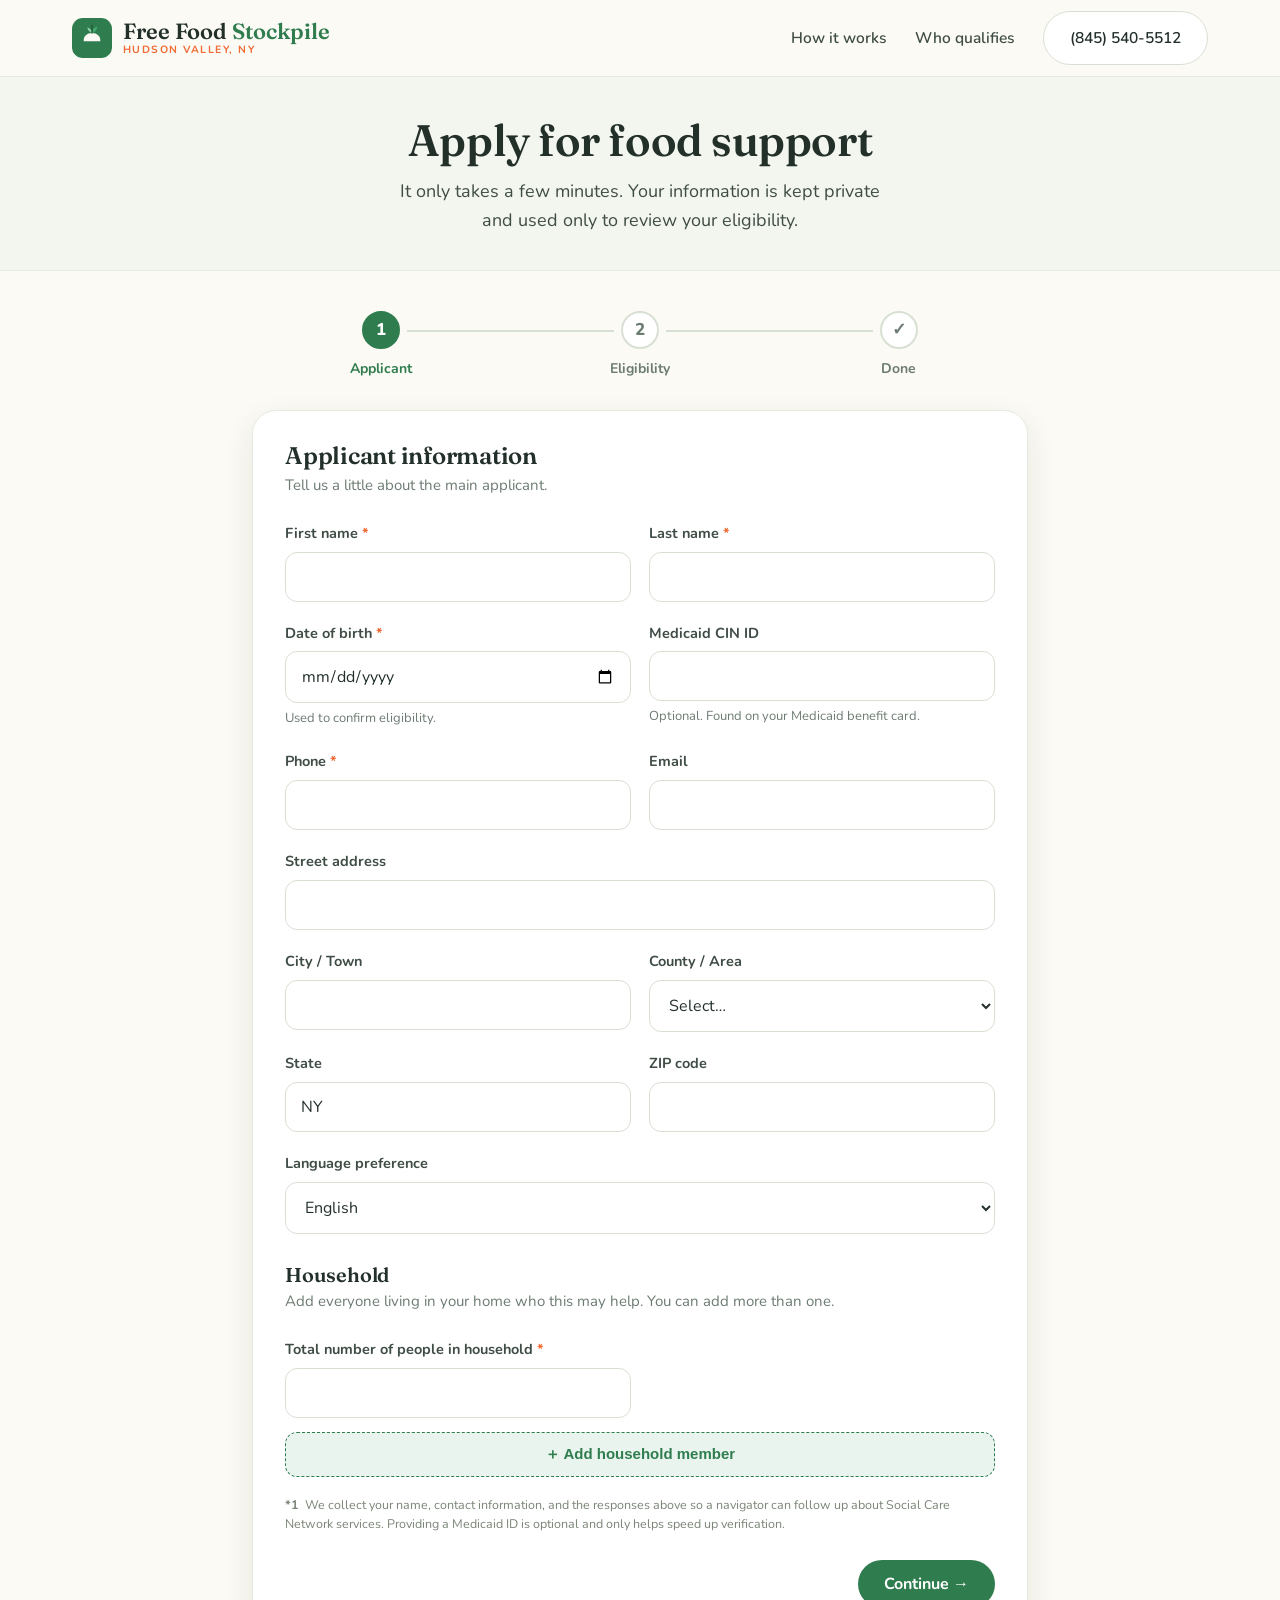
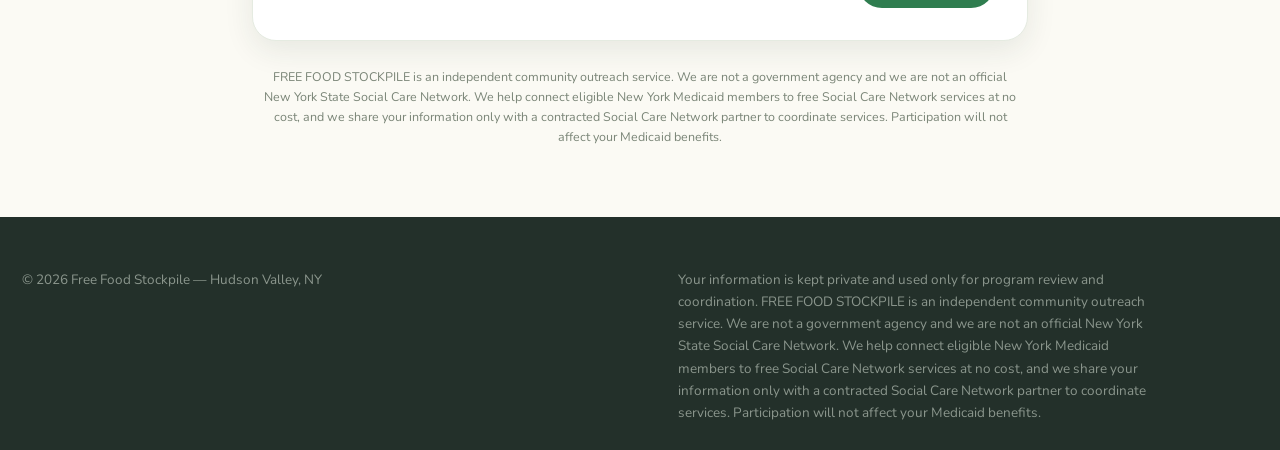
==== commit 8cbc88ce: "Application: remove Social Security Number field; make Date of Birth required" ====
--- a/apply.html
+++ b/apply.html
@@ -58,9 +58,8 @@
       <div class="grid2">
         <div class="field"><label>First name <span class="req">*</span></label><input name="First Name" required></div>
         <div class="field"><label>Last name <span class="req">*</span></label><input name="Last Name" required></div>
-        <div class="field"><label>Date of birth</label><input type="date" name="Date of Birth"><div class="hint">Optional — but including it helps us process your application faster.</div></div>
+        <div class="field"><label>Date of birth <span class="req">*</span></label><input type="date" name="Date of Birth" required><div class="hint">Used to confirm eligibility.</div></div>
         <div class="field"><label>Medicaid CIN ID</label><input name="Medicaid CIN ID"><div class="hint">Optional. Found on your Medicaid benefit card.</div></div>
-        <div class="field"><label>Social Security Number</label><input name="Social Security Number" inputmode="numeric" autocomplete="off" placeholder="___-__-____"><div class="hint">Optional — but including it helps us process your application faster.</div></div>
         <div class="field"><label>Phone <span class="req">*</span></label><input type="tel" name="Phone" required></div>
         <div class="field"><label>Email</label><input type="email" name="Email"></div>
         <div class="field full"><label>Street address</label><input name="Street Address"></div>
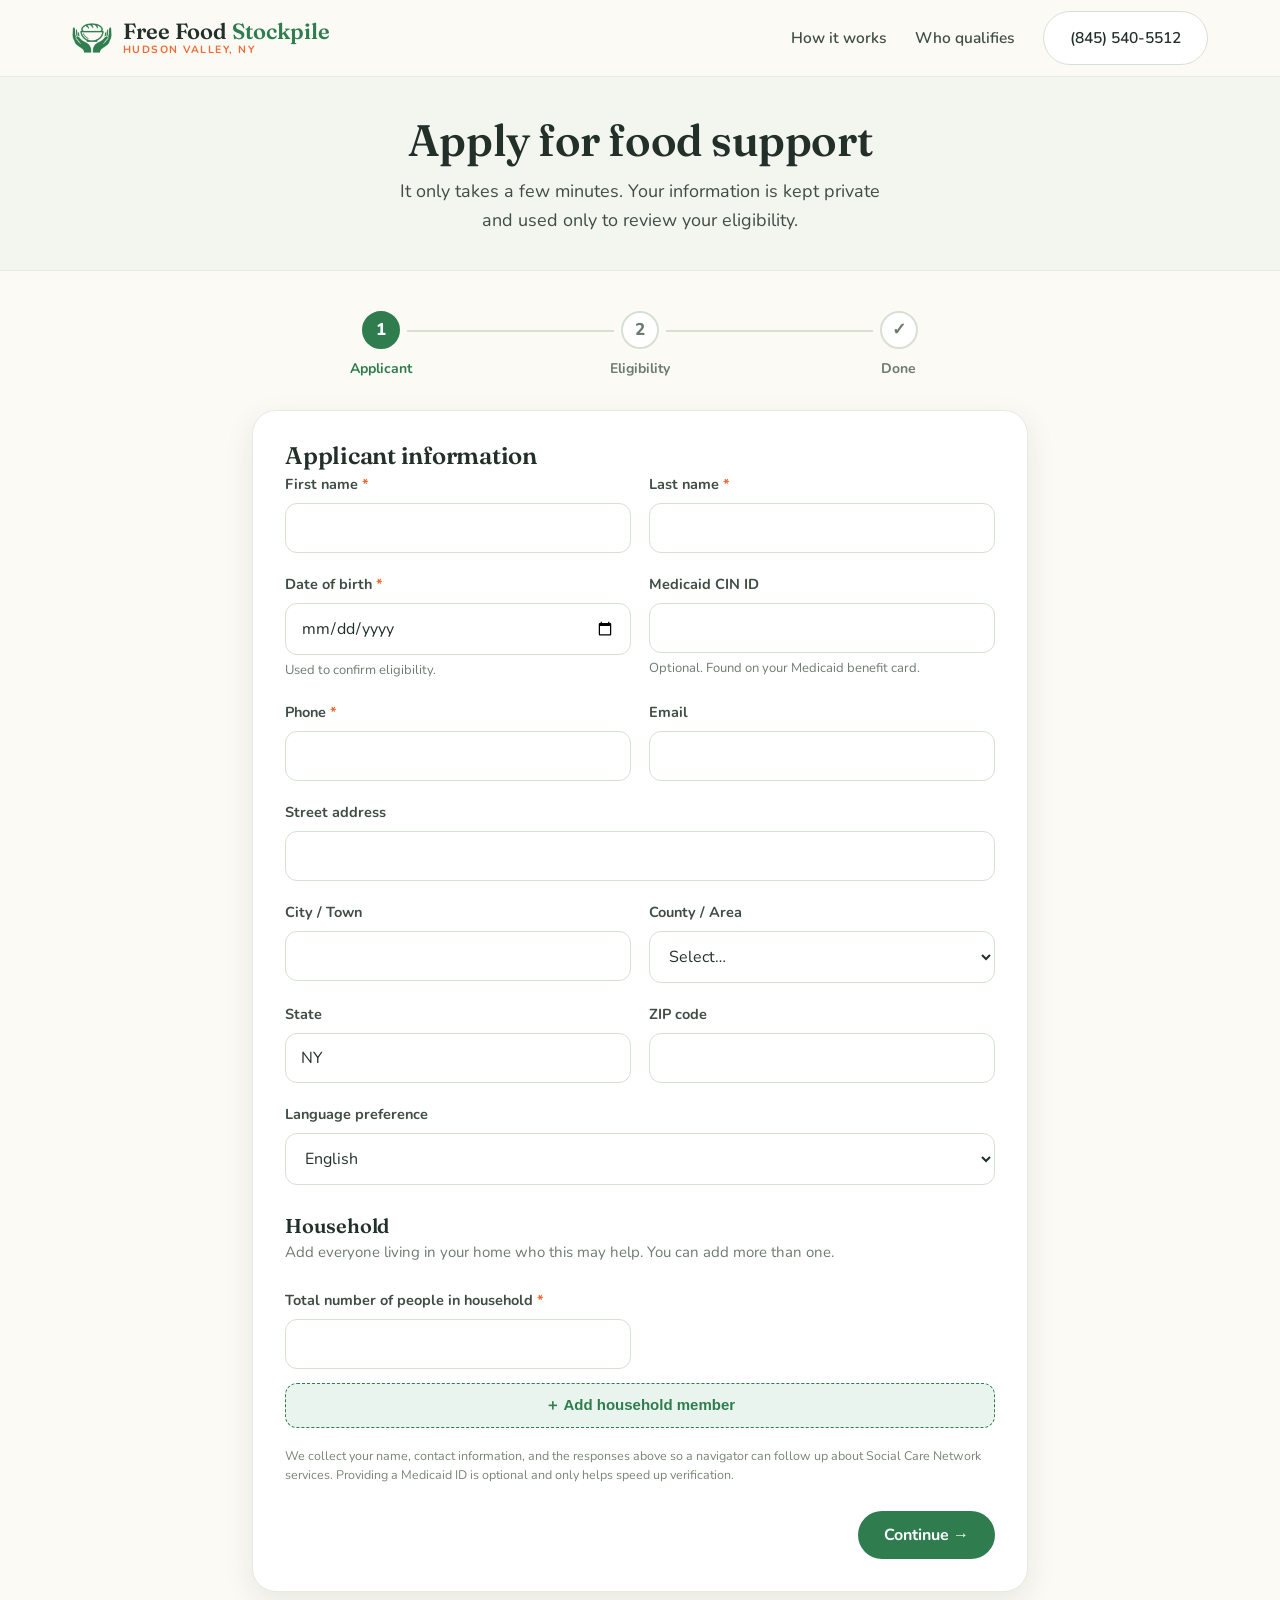
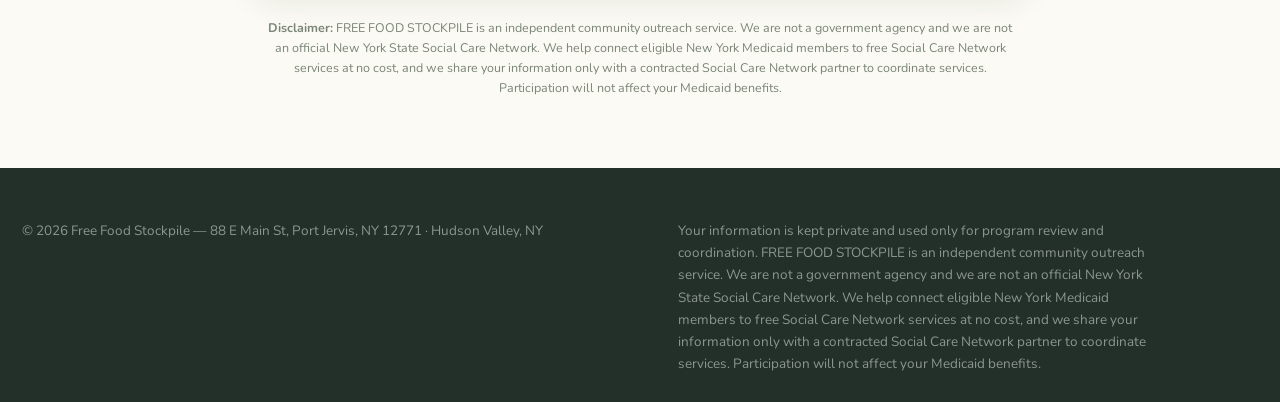
==== commit bf4e847e: "Client corrections: new hands logo, address, Disclaimer labels, remove *1 markers and applicant/lang" ====
--- a/apply.html
+++ b/apply.html
@@ -17,14 +17,7 @@
 <header class="site-header">
   <div class="wrap hbar">
     <a class="brand" href="index.html" aria-label="Free Food Stockpile home">
-      <svg class="logo" viewBox="0 0 48 48" fill="none" xmlns="http://www.w3.org/2000/svg" aria-hidden="true">
-        <rect width="48" height="48" rx="13" fill="#2f7d4f"/>
-        <path d="M14 27c0-5 4-9 10-9s10 4 10 9v1H14v-1z" fill="#fbfaf4"/>
-        <path d="M24 18c0-4 2.6-7 6.5-7.5C30 15 27 17.5 24 18z" fill="#43a86e"/>
-        <path d="M24 18c0-3.2-2.2-6-5.6-6.6C18.8 15 21.4 17 24 18z" fill="#8fd0a8"/>
-        <path d="M24 8.5V18" stroke="#215a39" stroke-width="1.6" stroke-linecap="round"/>
-        <path d="M13 30h22" stroke="#2f7d4f" stroke-width="2.4" stroke-linecap="round"/>
-      </svg>
+      <img class="logo" src="assets/img/logo-hands-green.png" alt="">
       <span class="name">Free Food <span>Stockpile</span><small>Hudson Valley, NY</small></span>
     </a>
     <nav class="nav">
@@ -54,7 +47,6 @@
     <!-- STEP 1 -->
     <section class="fstep" data-step="1">
       <h2 class="step-title">Applicant information</h2>
-      <p class="step-sub">Tell us a little about the main applicant.</p>
       <div class="grid2">
         <div class="field"><label>First name <span class="req">*</span></label><input name="First Name" required></div>
         <div class="field"><label>Last name <span class="req">*</span></label><input name="Last Name" required></div>
@@ -96,7 +88,7 @@
       <div id="hhList"></div>
       <button type="button" class="add-hh" id="addHh">＋ Add household member</button>
 
-      <p class="collect-note" style="margin-top:18px;font-size:12.5px;line-height:1.55;color:#7a8577"><b>*1</b>&nbsp; We collect your name, contact information, and the responses above so a navigator can follow up about Social Care Network services. Providing a Medicaid ID is optional and only helps speed up verification.</p>
+      <p class="collect-note" style="margin-top:18px;font-size:12.5px;line-height:1.55;color:#7a8577">We collect your name, contact information, and the responses above so a navigator can follow up about Social Care Network services. Providing a Medicaid ID is optional and only helps speed up verification.</p>
       <div class="form-nav">
         <span></span>
         <button type="button" class="btn" id="toStep2">Continue →</button>
@@ -142,7 +134,7 @@
       <input type="hidden" name="_template" value="table">
       <input type="hidden" name="_captcha" value="false">
 
-      <p class="collect-note" style="margin-top:18px;font-size:12.5px;line-height:1.55;color:#7a8577"><b>*1</b>&nbsp; We collect your name, contact information, and the responses above so a navigator can follow up about Social Care Network services. Providing a Medicaid ID is optional and only helps speed up verification.</p>
+      <p class="collect-note" style="margin-top:18px;font-size:12.5px;line-height:1.55;color:#7a8577">We collect your name, contact information, and the responses above so a navigator can follow up about Social Care Network services. Providing a Medicaid ID is optional and only helps speed up verification.</p>
       <div class="form-nav">
         <button type="button" class="btn ghost" id="backStep1">← Back</button>
         <button type="submit" class="btn warm" id="submitBtn">Submit application ✓</button>
@@ -161,12 +153,12 @@
       </div>
     </section>
   </form>
-  <p class="site-disclaimer" style="max-width:760px;margin:26px auto 0;font-size:12.5px;line-height:1.6;color:#7a8577;text-align:center">FREE FOOD STOCKPILE is an independent community outreach service. We are not a government agency and we are not an official New York State Social Care Network. We help connect eligible New York Medicaid members to free Social Care Network services at no cost, and we share your information only with a contracted Social Care Network partner to coordinate services. Participation will not affect your Medicaid benefits.</p>
+  <p class="site-disclaimer" style="max-width:760px;margin:26px auto 0;font-size:12.5px;line-height:1.6;color:#7a8577;text-align:center"><b>Disclaimer:</b> FREE FOOD STOCKPILE is an independent community outreach service. We are not a government agency and we are not an official New York State Social Care Network. We help connect eligible New York Medicaid members to free Social Care Network services at no cost, and we share your information only with a contracted Social Care Network partner to coordinate services. Participation will not affect your Medicaid benefits.</p>
 </div>
 
 <footer class="foot">
   <div class="wrap foot-bot" style="border:0;margin:0;padding-top:0">
-    <span>© <span id="yr">2026</span> Free Food Stockpile — Hudson Valley, NY</span>
+    <span>© <span id="yr">2026</span> Free Food Stockpile — 88 E Main St, Port Jervis, NY 12771 · Hudson Valley, NY</span>
     <span class="disc">Your information is kept private and used only for program review and coordination. FREE FOOD STOCKPILE is an independent community outreach service. We are not a government agency and we are not an official New York State Social Care Network. We help connect eligible New York Medicaid members to free Social Care Network services at no cost, and we share your information only with a contracted Social Care Network partner to coordinate services. Participation will not affect your Medicaid benefits.</span>
   </div>
 </footer>
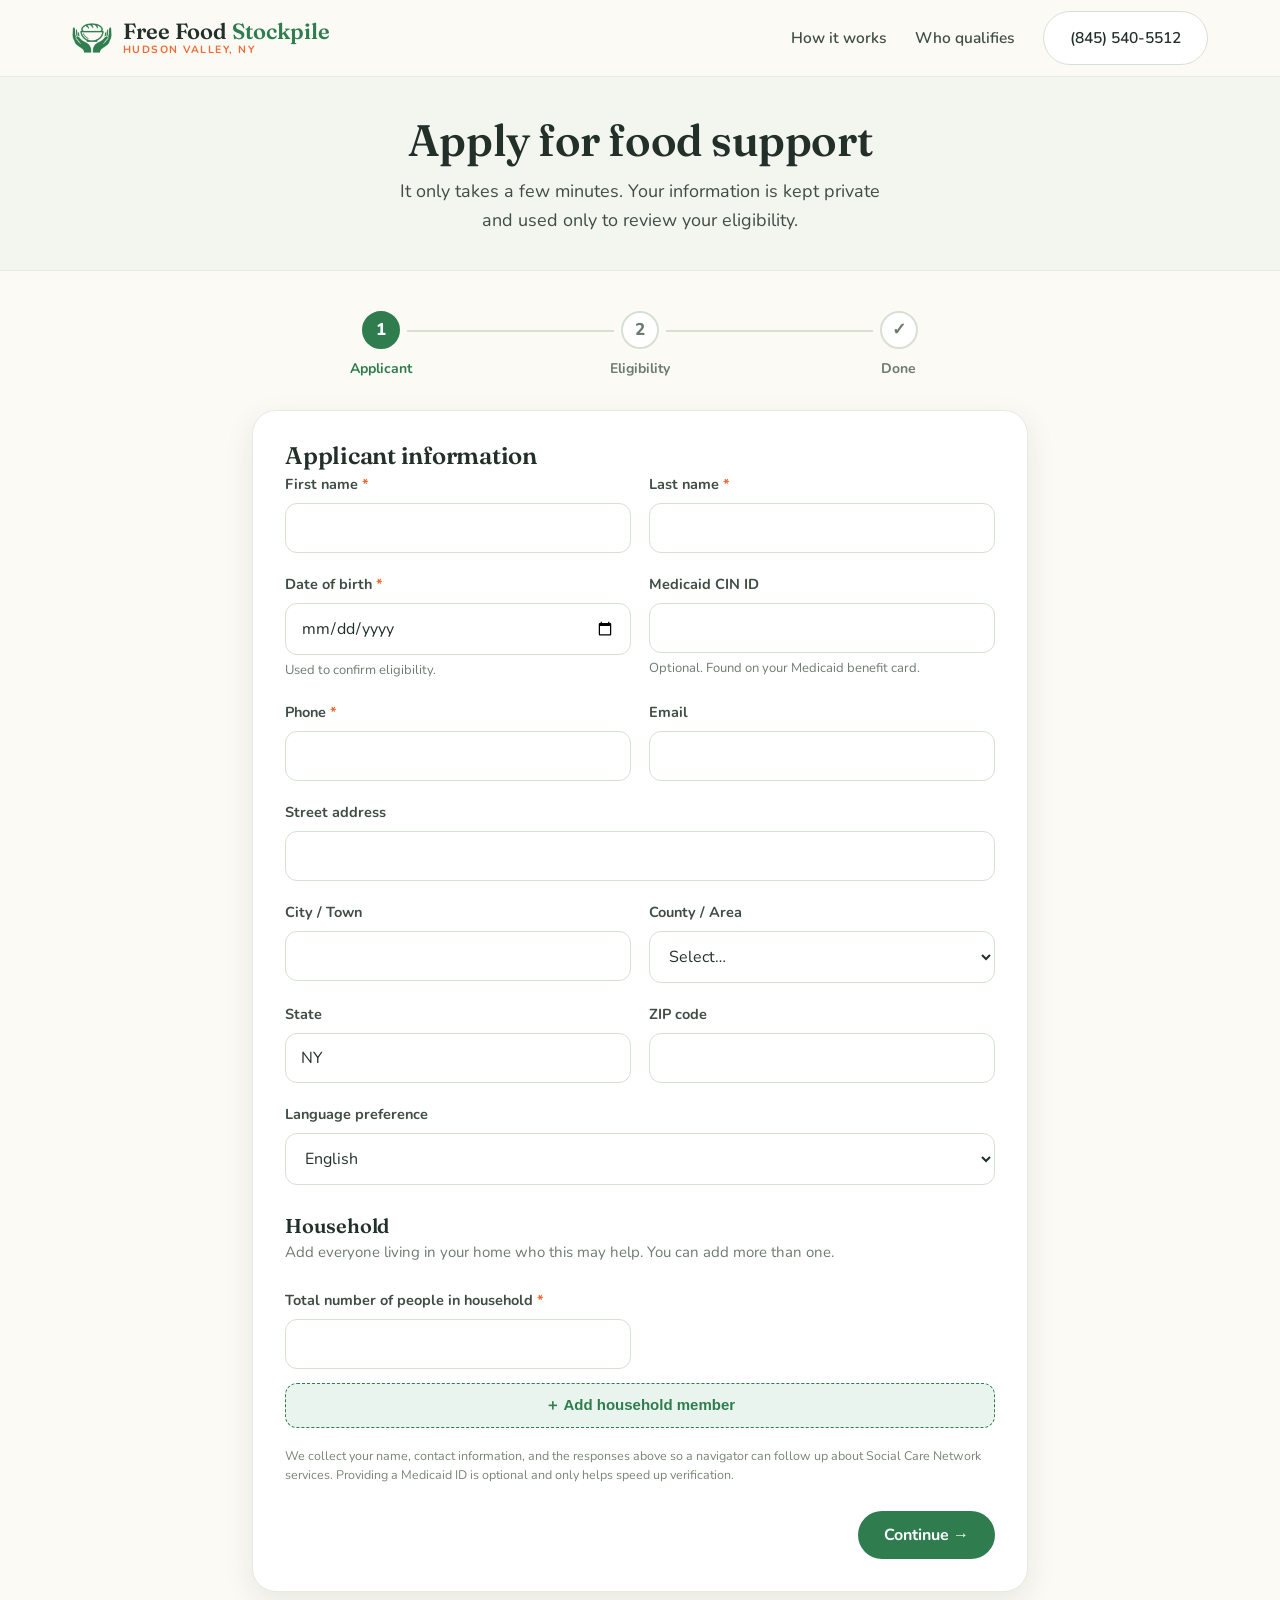
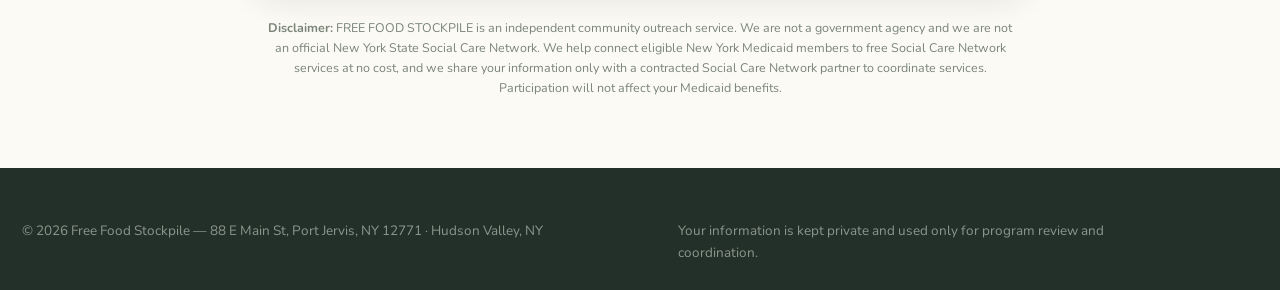
==== commit 0eaa55fd: "Finish client-correction leftovers: address on flyer, favicon to hands logo, dedupe apply disclaimer" ====
--- a/apply.html
+++ b/apply.html
@@ -6,7 +6,7 @@
 <title>Apply — Free Food Stockpile</title>
 <meta name="description" content="Apply for free groceries and ready-to-eat meal support with Free Food Stockpile. A short, secure application for approved individuals and families in Hudson Valley, NY.">
 <meta name="robots" content="noindex">
-<link rel="icon" href="data:image/svg+xml,<svg xmlns='http://www.w3.org/2000/svg' viewBox='0 0 100 100'><text y='.9em' font-size='88'>🥗</text></svg>">
+<link rel="icon" type="image/png" href="assets/img/logo-hands-green.png">
 <link rel="preconnect" href="https://fonts.googleapis.com">
 <link rel="preconnect" href="https://fonts.gstatic.com" crossorigin>
 <link href="https://fonts.googleapis.com/css2?family=Fraunces:opsz,wght@9..144,500;9..144,600;9..144,700&family=Nunito:wght@400;600;700;800&display=swap" rel="stylesheet">
@@ -159,7 +159,7 @@
 <footer class="foot">
   <div class="wrap foot-bot" style="border:0;margin:0;padding-top:0">
     <span>© <span id="yr">2026</span> Free Food Stockpile — 88 E Main St, Port Jervis, NY 12771 · Hudson Valley, NY</span>
-    <span class="disc">Your information is kept private and used only for program review and coordination. FREE FOOD STOCKPILE is an independent community outreach service. We are not a government agency and we are not an official New York State Social Care Network. We help connect eligible New York Medicaid members to free Social Care Network services at no cost, and we share your information only with a contracted Social Care Network partner to coordinate services. Participation will not affect your Medicaid benefits.</span>
+    <span class="disc">Your information is kept private and used only for program review and coordination.</span>
   </div>
 </footer>
 
